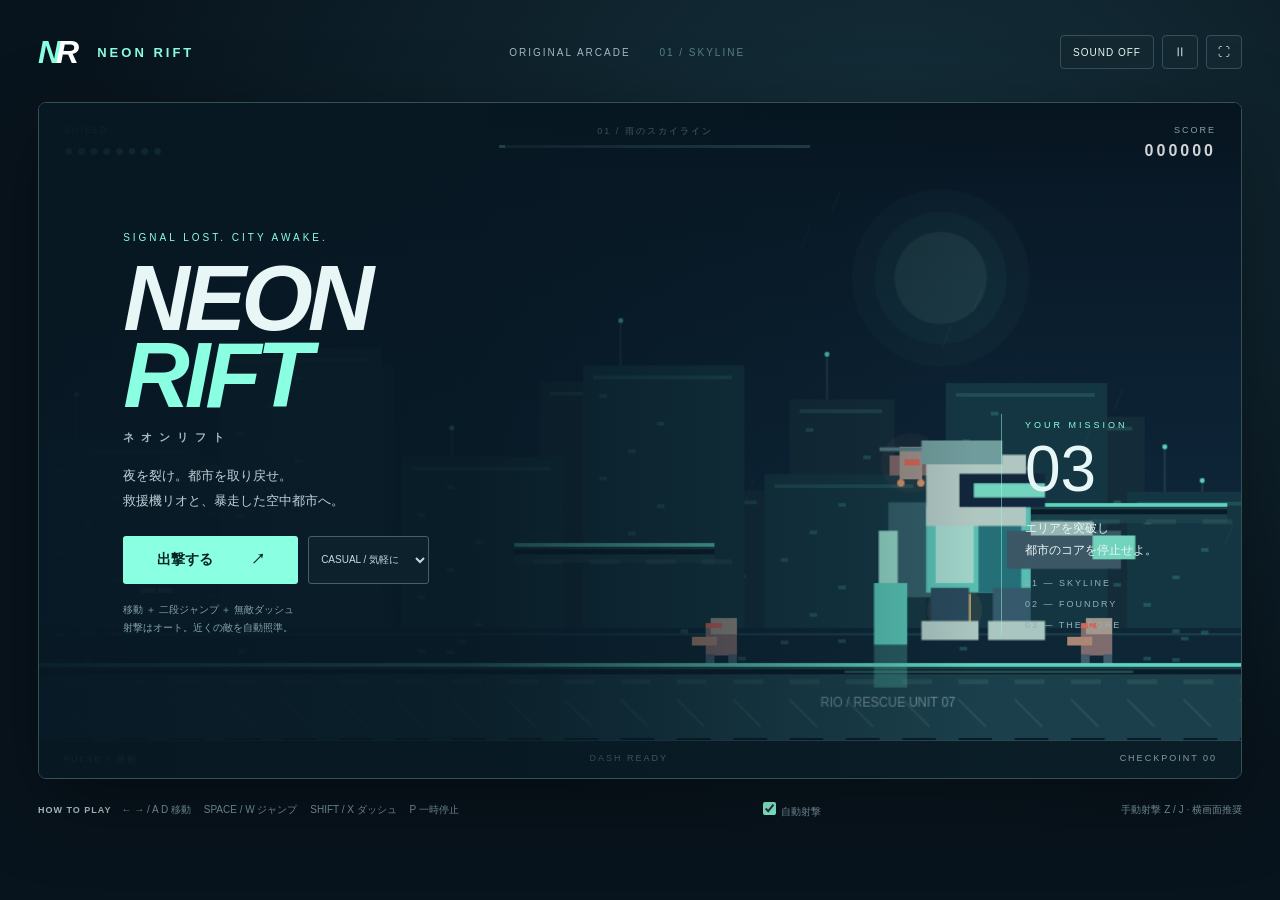
==== index.html @ 96e576d9 "Build NEON RIFT original mobile-ready three-area action game" ====
<!doctype html>
<html lang="ja"><head><meta charset="utf-8"><meta name="viewport" content="width=device-width,initial-scale=1,viewport-fit=cover"><meta name="theme-color" content="#08141d"><meta name="description" content="NEON RIFT — 浮遊都市を駆け抜けるオリジナル2Dアクション。PC・スマホ対応。"><title>NEON RIFT | ネオンリフト</title><link rel="stylesheet" href="style.css"></head>
<body><main id="app"><header><a class="brand" href="./">N<span>R</span><i>NEON RIFT</i></a><div class="edition">ORIGINAL ARCADE <span>01 / SKYLINE</span></div><nav><button id="sound" aria-label="効果音を切り替え">SOUND OFF</button><button id="pause" aria-label="一時停止">Ⅱ</button><button id="fullscreen" aria-label="全画面">⛶</button></nav></header>
<section id="cabinet"><div class="hud"><div><small>SHIELD</small><strong id="health">● ● ● ● ●</strong></div><div class="hud-center"><small id="stage">01 / 雨のスカイライン</small><div class="progress"><i id="progress"></i></div></div><div class="score"><small>SCORE</small><strong id="score">000000</strong></div></div><canvas id="game" width="960" height="540" aria-label="横スクロールアクションゲームの画面"></canvas><div id="toast" aria-live="polite"></div><div id="bossbar" hidden><span id="bossname">WARDEN</span><div><i id="bosshealth"></i></div></div>
<div id="overlay"><div class="intro"><div class="eyebrow">SIGNAL LOST. CITY AWAKE.</div><h1>NEON<br><em>RIFT</em><span>ネオンリフト</span></h1><p id="description">夜を裂け。都市を取り戻せ。<br>救援機リオと、暴走した空中都市へ。</p><div class="start-row"><button id="start" class="primary">出撃する <span>↗</span></button><select id="difficulty" aria-label="難易度"><option value="casual">CASUAL / 気軽に</option><option value="standard">STANDARD / 挑戦</option></select></div><p class="hint">移動 ＋ 二段ジャンプ ＋ 無敵ダッシュ<br>射撃はオート。近くの敵を自動照準。</p><div id="result"></div></div><div class="mission"><span>YOUR MISSION</span><b>03</b><p>エリアを突破し<br>都市のコアを停止せよ。</p><div>01 — SKYLINE<br>02 — FOUNDRY<br>03 — THE CORE</div></div></div>
<div id="touch"><div class="move"><button data-hold="left" aria-label="左へ移動">◀</button><button data-hold="right" aria-label="右へ移動">▶</button></div><div class="actions"><button id="dash" aria-label="ダッシュ">DASH<span>無敵回避</span></button><button id="jump" aria-label="ジャンプ">JUMP<span>2段ジャンプ</span></button></div></div><div class="bottom-hud"><span id="weapon">PULSE / 連射</span><span id="dashstate">DASH READY</span><span id="checkpoint">CHECKPOINT 00</span></div></section>
<footer><span><b>HOW TO PLAY</b>　← → / A D 移動　 SPACE / W ジャンプ　 SHIFT / X ダッシュ　 P 一時停止</span><label><input type="checkbox" id="auto" checked> 自動射撃</label><span class="footnote">手動射撃 Z / J · 横画面推奨</span></footer></main><script src="game.js"></script></body></html>
---- style.css ----
:root{color-scheme:dark;--cyan:#8bffe1;--muted:#89a6b2;--bg:#08141d}*{box-sizing:border-box}body{margin:0;background:radial-gradient(ellipse at 70% 20%,#15303b,var(--bg) 65%);color:#e8f7f6;font-family:Arial,'Noto Sans',sans-serif;min-height:100svh}button,select{font:inherit}button{cursor:pointer;color:inherit;background:#142832;border:1px solid #36505a;touch-action:none}button:hover{border-color:var(--cyan)}button:focus-visible,select:focus-visible{outline:2px solid #fff;outline-offset:4px}#app{max-width:1450px;margin:auto;padding:26px 38px}header{display:flex;align-items:center;justify-content:space-between;height:52px;margin-bottom:24px}.brand{display:flex;align-items:center;font-weight:900;font-style:italic;font-size:32px;letter-spacing:-5px;color:var(--cyan);text-decoration:none}.brand span{color:#fff}.brand i{font-style:normal;font-size:13px;letter-spacing:3px;margin-left:23px}.edition{font-size:10px;letter-spacing:2px;color:#a6bac0}.edition span{margin-left:24px;color:#5b7e8a}nav{display:flex;gap:8px}nav button{height:34px;min-width:36px;font-size:12px;border-radius:4px}#sound{padding:0 12px;font-size:10px;letter-spacing:1px}#cabinet{position:relative;border:1px solid #36505a;overflow:hidden;border-radius:8px;background:#0a1824;box-shadow:0 24px 80px #0006;aspect-ratio:16/9}canvas{display:block;width:100%;height:100%;object-fit:fill}.hud{position:absolute;z-index:2;top:0;left:0;right:0;display:flex;justify-content:space-between;padding:22px 25px;background:linear-gradient(#06151fe6,transparent);pointer-events:none}.hud small{display:block;font-size:9px;letter-spacing:2px;color:#a2bec7;margin-bottom:7px}.hud strong{font-size:16px;letter-spacing:3px;color:var(--cyan)}.hud-center{text-align:center;width:27%}.progress{background:#32505d;height:3px}.progress i{display:block;height:100%;background:var(--cyan);width:0}.score{text-align:right}.score strong{color:white;font-variant-numeric:tabular-nums}#overlay{position:absolute;inset:0;z-index:5;background:linear-gradient(90deg,#071823f5 0%,#071823db 36%,#07182330 78%);display:flex;align-items:center;justify-content:space-between;padding:5% 7%}.intro{max-width:65%}.eyebrow{color:var(--cyan);font-size:10px;letter-spacing:3px;margin-bottom:18px}h1{font-size:clamp(45px,7.2vw,106px);letter-spacing:-5px;line-height:.83;margin:0;font-weight:900;font-style:italic}h1 em{color:var(--cyan);font-style:inherit}h1 span{display:block;font-size:11px;font-style:normal;letter-spacing:7px;margin-top:19px;color:#a2bbc6}#description{font-size:13px;line-height:1.9;margin:22px 0;color:#bcd1d8}.start-row{display:flex;gap:10px;align-items:stretch}.primary{background:var(--cyan);color:#062322;border:0;padding:15px 23px;min-width:175px;font-weight:bold;font-size:14px;border-radius:3px}.primary span{margin-left:34px}select{background:#0c212c;color:#c5dadf;border:1px solid #44616a;padding:8px;max-width:180px;font-size:10px;border-radius:3px}.hint{font-size:10px;color:#83a3b0;line-height:1.8;margin-top:17px}.mission{align-self:flex-end;margin-bottom:8%;border-left:1px solid #8bffe180;padding-left:23px}.mission>span{font-size:9px;letter-spacing:3px;color:var(--cyan)}.mission b{display:block;font-size:64px;font-weight:300}.mission p{font-size:12px;line-height:1.8}.mission div{font-size:9px;line-height:2.3;color:#90b0ba;letter-spacing:2px}.bottom-hud{position:absolute;bottom:0;left:0;right:0;display:flex;justify-content:space-between;padding:12px 24px;background:#07151dcc;border-top:1px solid #35515c;font-size:9px;letter-spacing:2px;color:#9db9c5;pointer-events:none}#weapon{color:var(--cyan)}footer{display:flex;align-items:center;justify-content:space-between;gap:14px;font-size:10px;color:#7f9ba7;padding-top:20px;line-height:1.8}footer b{color:#b5cbd3;font-size:9px;letter-spacing:1px}footer label{white-space:nowrap}input{accent-color:var(--cyan)}#touch{display:none;position:absolute;bottom:42px;left:16px;right:16px;z-index:3;justify-content:space-between;pointer-events:none}#touch button{pointer-events:auto;border:1px solid #9ed9da70;background:#1034429c;backdrop-filter:blur(5px);border-radius:50%;width:66px;height:66px;font-size:20px;user-select:none;-webkit-user-select:none}#touch button:active,#touch button.pressed{background:#8bffe160;border-color:#fff}.move,.actions{display:flex;gap:12px;align-items:flex-end}.actions button{font-size:12px!important;font-weight:bold}.actions span{display:block;font-size:8px;margin-top:4px;font-weight:normal}#touch #jump{width:78px;height:78px;background:#8bffe135}#toast{position:absolute;top:23%;left:0;right:0;z-index:3;text-align:center;color:#a8ffe9;font-size:16px;font-weight:bold;letter-spacing:2px;pointer-events:none;text-shadow:0 2px 8px #000}#bossbar{position:absolute;z-index:2;top:75px;left:30%;right:30%;text-align:center;font-size:9px;letter-spacing:3px;color:#ff9e82}#bossbar>div{height:5px;background:#49252d;margin-top:8px}#bosshealth{display:block;background:#ff987e;height:100%;width:100%}#result{color:var(--cyan);font-size:12px;margin-top:12px}[hidden]{display:none!important}body.playing #overlay{display:none}body.playing{overscroll-behavior:none}#cabinet{touch-action:none;-webkit-user-select:none;user-select:none}#app:fullscreen{max-width:none;width:100%;height:100%;padding:0;background:#07131c;display:flex;align-items:center;justify-content:center}#app:fullscreen header,#app:fullscreen footer{display:none}#app:fullscreen #cabinet{width:min(100vw,177.778vh);height:min(100vh,56.25vw)}
@media(pointer:coarse),(max-width:900px){#touch{display:flex}#app{padding:12px}header{margin-bottom:12px;height:36px}.edition{display:none}footer>span:first-child{display:none}footer{justify-content:center}.hud{padding:13px 16px}.hud small{font-size:8px}.hud strong{font-size:12px}.brand i{font-size:10px}.mission{display:none}.intro{max-width:100%}.eyebrow{margin-bottom:12px}h1{font-size:65px}.hint{margin-bottom:0}#overlay{padding:4% 6%}#description{margin:13px 0;font-size:12px}#touch{bottom:36px}.bottom-hud{padding:10px 14px}#bossbar{top:55px}}
@media(max-width:600px) and (orientation:portrait){#app{padding:10px 8px}#cabinet{aspect-ratio:3/4}h1{font-size:76px}.hud-center{width:35%}.hud small{letter-spacing:1px}#overlay{align-items:center;padding:28px}#touch{bottom:43px;left:12px;right:12px}#touch button{width:58px;height:58px}.move,.actions{gap:8px}#touch #jump{width:70px;height:70px}.start-row{flex-wrap:wrap}.mission{display:none}.eyebrow{font-size:8px}#checkpoint{display:none}footer{font-size:9px}.footnote{font-size:9px}#description{font-size:13px;margin:22px 0}.hint{margin-top:15px}.hud strong{font-size:11px;letter-spacing:1px}}
@media(max-height:500px) and (orientation:landscape){#app{padding:0}header,footer{display:none}#cabinet{height:100svh;width:100%;aspect-ratio:auto;border:0;border-radius:0}h1{font-size:59px}.eyebrow{font-size:8px;margin-bottom:8px}h1 span{margin-top:12px}#description{margin:12px 0;font-size:10px}.hint{font-size:9px;margin-top:9px}.primary{padding:12px 20px}#overlay{padding:3% 7%}}
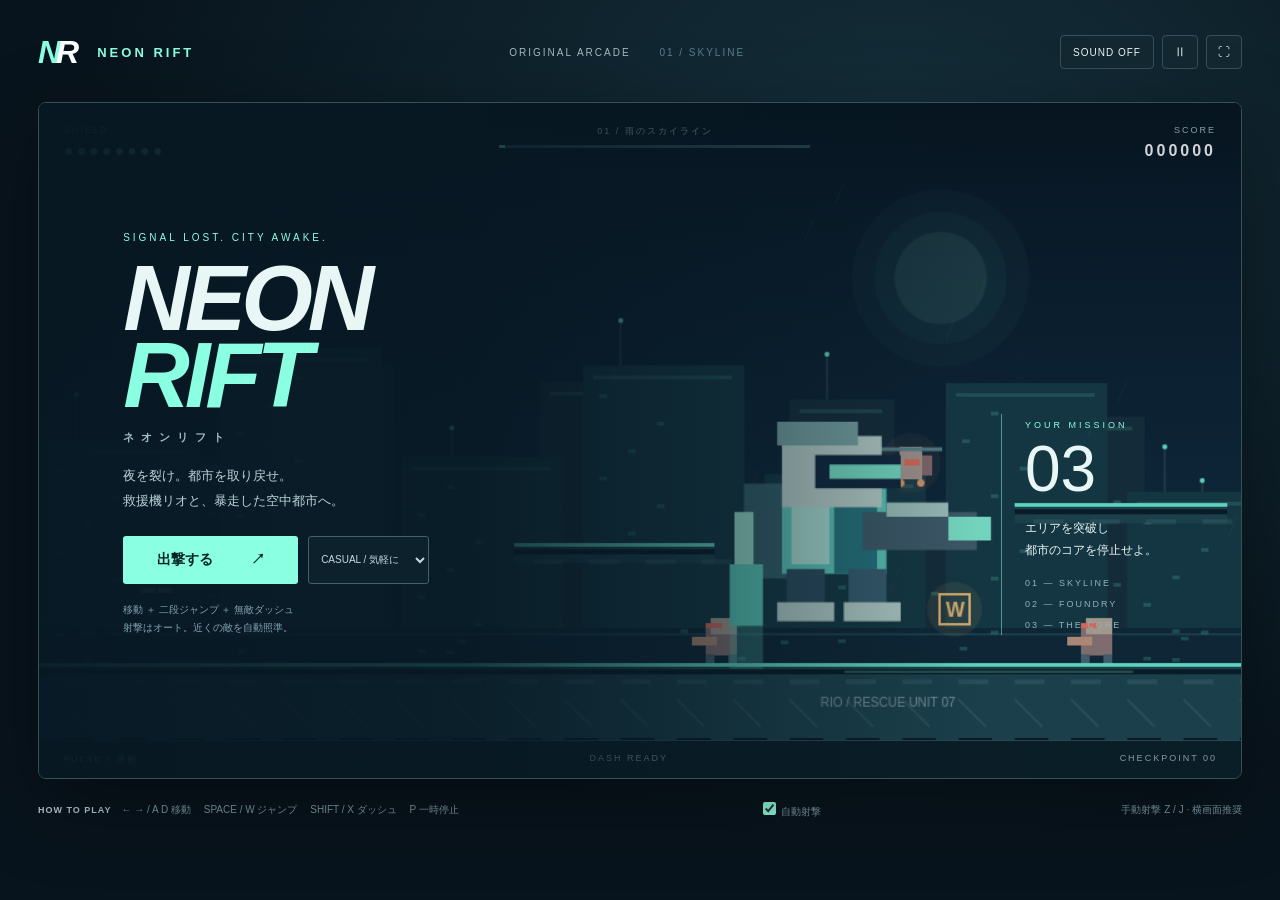
==== commit 9348e2ce: "Polish title composition, version assets and document gameplay verification" ====
--- a/index.html
+++ b/index.html
@@ -1,7 +1,7 @@
 <!doctype html>
-<html lang="ja"><head><meta charset="utf-8"><meta name="viewport" content="width=device-width,initial-scale=1,viewport-fit=cover"><meta name="theme-color" content="#08141d"><meta name="description" content="NEON RIFT — 浮遊都市を駆け抜けるオリジナル2Dアクション。PC・スマホ対応。"><title>NEON RIFT | ネオンリフト</title><link rel="stylesheet" href="style.css"></head>
+<html lang="ja"><head><meta charset="utf-8"><meta name="viewport" content="width=device-width,initial-scale=1,viewport-fit=cover"><meta name="theme-color" content="#08141d"><meta name="description" content="NEON RIFT — 浮遊都市を駆け抜けるオリジナル2Dアクション。PC・スマホ対応。"><title>NEON RIFT | ネオンリフト</title><link rel="stylesheet" href="style.css?v=2"></head>
 <body><main id="app"><header><a class="brand" href="./">N<span>R</span><i>NEON RIFT</i></a><div class="edition">ORIGINAL ARCADE <span>01 / SKYLINE</span></div><nav><button id="sound" aria-label="効果音を切り替え">SOUND OFF</button><button id="pause" aria-label="一時停止">Ⅱ</button><button id="fullscreen" aria-label="全画面">⛶</button></nav></header>
 <section id="cabinet"><div class="hud"><div><small>SHIELD</small><strong id="health">● ● ● ● ●</strong></div><div class="hud-center"><small id="stage">01 / 雨のスカイライン</small><div class="progress"><i id="progress"></i></div></div><div class="score"><small>SCORE</small><strong id="score">000000</strong></div></div><canvas id="game" width="960" height="540" aria-label="横スクロールアクションゲームの画面"></canvas><div id="toast" aria-live="polite"></div><div id="bossbar" hidden><span id="bossname">WARDEN</span><div><i id="bosshealth"></i></div></div>
 <div id="overlay"><div class="intro"><div class="eyebrow">SIGNAL LOST. CITY AWAKE.</div><h1>NEON<br><em>RIFT</em><span>ネオンリフト</span></h1><p id="description">夜を裂け。都市を取り戻せ。<br>救援機リオと、暴走した空中都市へ。</p><div class="start-row"><button id="start" class="primary">出撃する <span>↗</span></button><select id="difficulty" aria-label="難易度"><option value="casual">CASUAL / 気軽に</option><option value="standard">STANDARD / 挑戦</option></select></div><p class="hint">移動 ＋ 二段ジャンプ ＋ 無敵ダッシュ<br>射撃はオート。近くの敵を自動照準。</p><div id="result"></div></div><div class="mission"><span>YOUR MISSION</span><b>03</b><p>エリアを突破し<br>都市のコアを停止せよ。</p><div>01 — SKYLINE<br>02 — FOUNDRY<br>03 — THE CORE</div></div></div>
 <div id="touch"><div class="move"><button data-hold="left" aria-label="左へ移動">◀</button><button data-hold="right" aria-label="右へ移動">▶</button></div><div class="actions"><button id="dash" aria-label="ダッシュ">DASH<span>無敵回避</span></button><button id="jump" aria-label="ジャンプ">JUMP<span>2段ジャンプ</span></button></div></div><div class="bottom-hud"><span id="weapon">PULSE / 連射</span><span id="dashstate">DASH READY</span><span id="checkpoint">CHECKPOINT 00</span></div></section>
-<footer><span><b>HOW TO PLAY</b>　← → / A D 移動　 SPACE / W ジャンプ　 SHIFT / X ダッシュ　 P 一時停止</span><label><input type="checkbox" id="auto" checked> 自動射撃</label><span class="footnote">手動射撃 Z / J · 横画面推奨</span></footer></main><script src="game.js"></script></body></html>
+<footer><span><b>HOW TO PLAY</b>　← → / A D 移動　 SPACE / W ジャンプ　 SHIFT / X ダッシュ　 P 一時停止</span><label><input type="checkbox" id="auto" checked> 自動射撃</label><span class="footnote">手動射撃 Z / J · 横画面推奨</span></footer></main><script src="game.js?v=2"></script></body></html>
--- a/style.css
+++ b/style.css
@@ -2,3 +2,9 @@
 @media(pointer:coarse),(max-width:900px){#touch{display:flex}#app{padding:12px}header{margin-bottom:12px;height:36px}.edition{display:none}footer>span:first-child{display:none}footer{justify-content:center}.hud{padding:13px 16px}.hud small{font-size:8px}.hud strong{font-size:12px}.brand i{font-size:10px}.mission{display:none}.intro{max-width:100%}.eyebrow{margin-bottom:12px}h1{font-size:65px}.hint{margin-bottom:0}#overlay{padding:4% 6%}#description{margin:13px 0;font-size:12px}#touch{bottom:36px}.bottom-hud{padding:10px 14px}#bossbar{top:55px}}
 @media(max-width:600px) and (orientation:portrait){#app{padding:10px 8px}#cabinet{aspect-ratio:3/4}h1{font-size:76px}.hud-center{width:35%}.hud small{letter-spacing:1px}#overlay{align-items:center;padding:28px}#touch{bottom:43px;left:12px;right:12px}#touch button{width:58px;height:58px}.move,.actions{gap:8px}#touch #jump{width:70px;height:70px}.start-row{flex-wrap:wrap}.mission{display:none}.eyebrow{font-size:8px}#checkpoint{display:none}footer{font-size:9px}.footnote{font-size:9px}#description{font-size:13px;margin:22px 0}.hint{margin-top:15px}.hud strong{font-size:11px;letter-spacing:1px}}
 @media(max-height:500px) and (orientation:landscape){#app{padding:0}header,footer{display:none}#cabinet{height:100svh;width:100%;aspect-ratio:auto;border:0;border-radius:0}h1{font-size:59px}.eyebrow{font-size:8px;margin-bottom:8px}h1 span{margin-top:12px}#description{margin:12px 0;font-size:10px}.hint{font-size:9px;margin-top:9px}.primary{padding:12px 20px}#overlay{padding:3% 7%}}
+/* Keep controls clear of notches and home indicators. */
+#touch{left:max(16px,env(safe-area-inset-left));right:max(16px,env(safe-area-inset-right));bottom:max(42px,calc(env(safe-area-inset-bottom) + 28px))}
+#app:fullscreen header{display:flex;position:absolute;top:8px;right:max(12px,env(safe-area-inset-right));height:34px;z-index:8}#app:fullscreen header .brand,#app:fullscreen header .edition{display:none}
+@media(max-height:500px) and (orientation:landscape){header{display:flex;position:absolute;top:8px;right:max(12px,env(safe-area-inset-right));height:34px;z-index:8}header .brand,header .edition{display:none}.hud .score{margin-right:165px}}
+#app:fullscreen .hud .score{margin-right:165px}
+body:not(.playing) #touch{display:none}
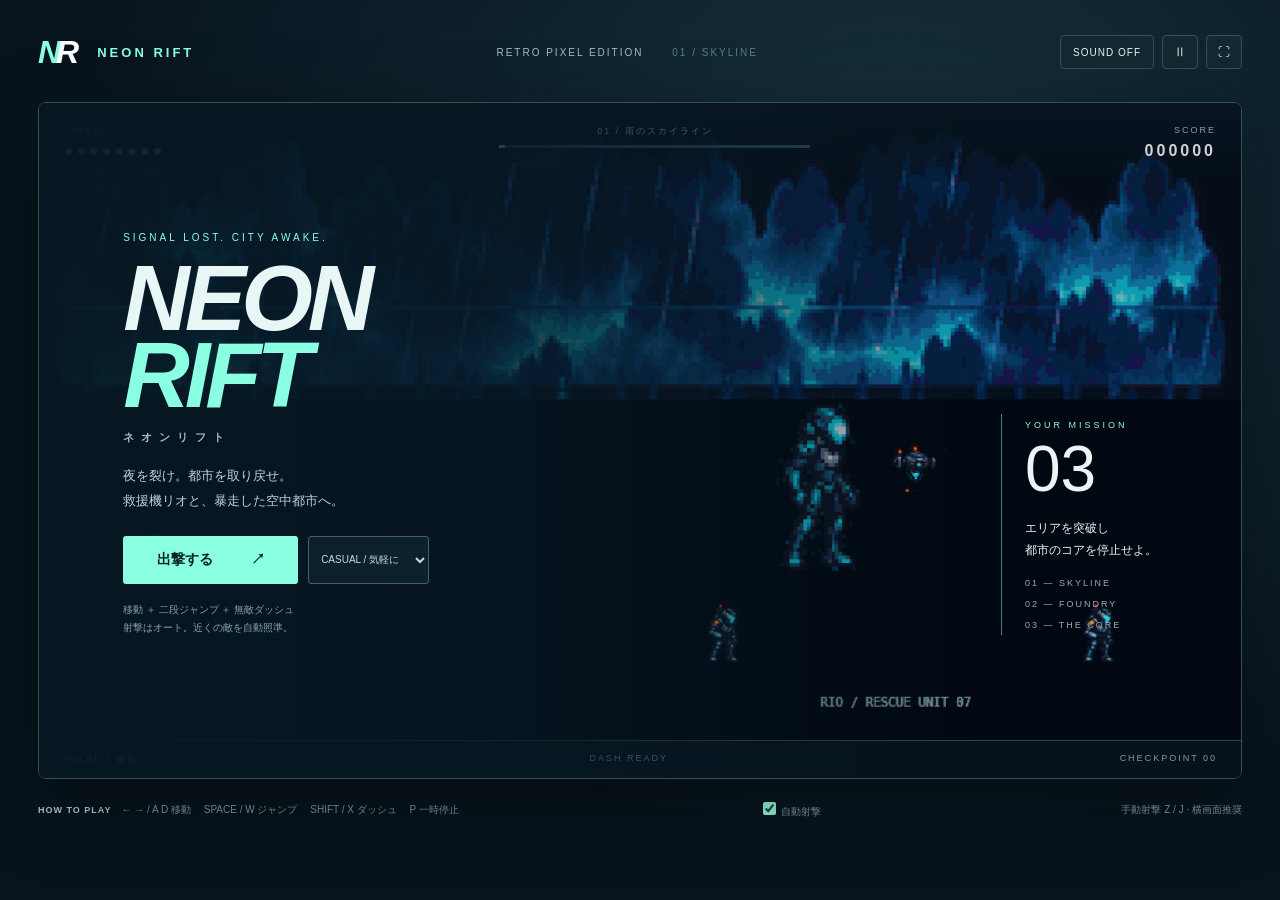
==== commit 557ac14a: "Version retro pixel-art assets for GitHub Pages" ====
--- a/index.html
+++ b/index.html
@@ -1,7 +1,7 @@
 <!doctype html>
-<html lang="ja"><head><meta charset="utf-8"><meta name="viewport" content="width=device-width,initial-scale=1,viewport-fit=cover"><meta name="theme-color" content="#08141d"><meta name="description" content="NEON RIFT — 浮遊都市を駆け抜けるオリジナル2Dアクション。PC・スマホ対応。"><title>NEON RIFT | ネオンリフト</title><link rel="stylesheet" href="style.css?v=2"></head>
-<body><main id="app"><header><a class="brand" href="./">N<span>R</span><i>NEON RIFT</i></a><div class="edition">ORIGINAL ARCADE <span>01 / SKYLINE</span></div><nav><button id="sound" aria-label="効果音を切り替え">SOUND OFF</button><button id="pause" aria-label="一時停止">Ⅱ</button><button id="fullscreen" aria-label="全画面">⛶</button></nav></header>
+<html lang="ja"><head><meta charset="utf-8"><meta name="viewport" content="width=device-width,initial-scale=1,viewport-fit=cover"><meta name="theme-color" content="#08141d"><meta name="description" content="NEON RIFT — 浮遊都市を駆け抜けるオリジナル2Dアクション。レトロ16bit風ピクセルアート。PC・スマホ対応。"><title>NEON RIFT | ネオンリフト</title><link rel="stylesheet" href="style.css?v=3"></head>
+<body><main id="app"><header><a class="brand" href="./">N<span>R</span><i>NEON RIFT</i></a><div class="edition">RETRO PIXEL EDITION <span>01 / SKYLINE</span></div><nav><button id="sound" aria-label="効果音を切り替え">SOUND OFF</button><button id="pause" aria-label="一時停止">Ⅱ</button><button id="fullscreen" aria-label="全画面">⛶</button></nav></header>
 <section id="cabinet"><div class="hud"><div><small>SHIELD</small><strong id="health">● ● ● ● ●</strong></div><div class="hud-center"><small id="stage">01 / 雨のスカイライン</small><div class="progress"><i id="progress"></i></div></div><div class="score"><small>SCORE</small><strong id="score">000000</strong></div></div><canvas id="game" width="960" height="540" aria-label="横スクロールアクションゲームの画面"></canvas><div id="toast" aria-live="polite"></div><div id="bossbar" hidden><span id="bossname">WARDEN</span><div><i id="bosshealth"></i></div></div>
 <div id="overlay"><div class="intro"><div class="eyebrow">SIGNAL LOST. CITY AWAKE.</div><h1>NEON<br><em>RIFT</em><span>ネオンリフト</span></h1><p id="description">夜を裂け。都市を取り戻せ。<br>救援機リオと、暴走した空中都市へ。</p><div class="start-row"><button id="start" class="primary">出撃する <span>↗</span></button><select id="difficulty" aria-label="難易度"><option value="casual">CASUAL / 気軽に</option><option value="standard">STANDARD / 挑戦</option></select></div><p class="hint">移動 ＋ 二段ジャンプ ＋ 無敵ダッシュ<br>射撃はオート。近くの敵を自動照準。</p><div id="result"></div></div><div class="mission"><span>YOUR MISSION</span><b>03</b><p>エリアを突破し<br>都市のコアを停止せよ。</p><div>01 — SKYLINE<br>02 — FOUNDRY<br>03 — THE CORE</div></div></div>
 <div id="touch"><div class="move"><button data-hold="left" aria-label="左へ移動">◀</button><button data-hold="right" aria-label="右へ移動">▶</button></div><div class="actions"><button id="dash" aria-label="ダッシュ">DASH<span>無敵回避</span></button><button id="jump" aria-label="ジャンプ">JUMP<span>2段ジャンプ</span></button></div></div><div class="bottom-hud"><span id="weapon">PULSE / 連射</span><span id="dashstate">DASH READY</span><span id="checkpoint">CHECKPOINT 00</span></div></section>
-<footer><span><b>HOW TO PLAY</b>　← → / A D 移動　 SPACE / W ジャンプ　 SHIFT / X ダッシュ　 P 一時停止</span><label><input type="checkbox" id="auto" checked> 自動射撃</label><span class="footnote">手動射撃 Z / J · 横画面推奨</span></footer></main><script src="game.js?v=2"></script></body></html>
+<footer><span><b>HOW TO PLAY</b>　← → / A D 移動　 SPACE / W ジャンプ　 SHIFT / X ダッシュ　 P 一時停止</span><label><input type="checkbox" id="auto" checked> 自動射撃</label><span class="footnote">手動射撃 Z / J · 横画面推奨</span></footer></main><script src="game.js?v=3"></script></body></html>
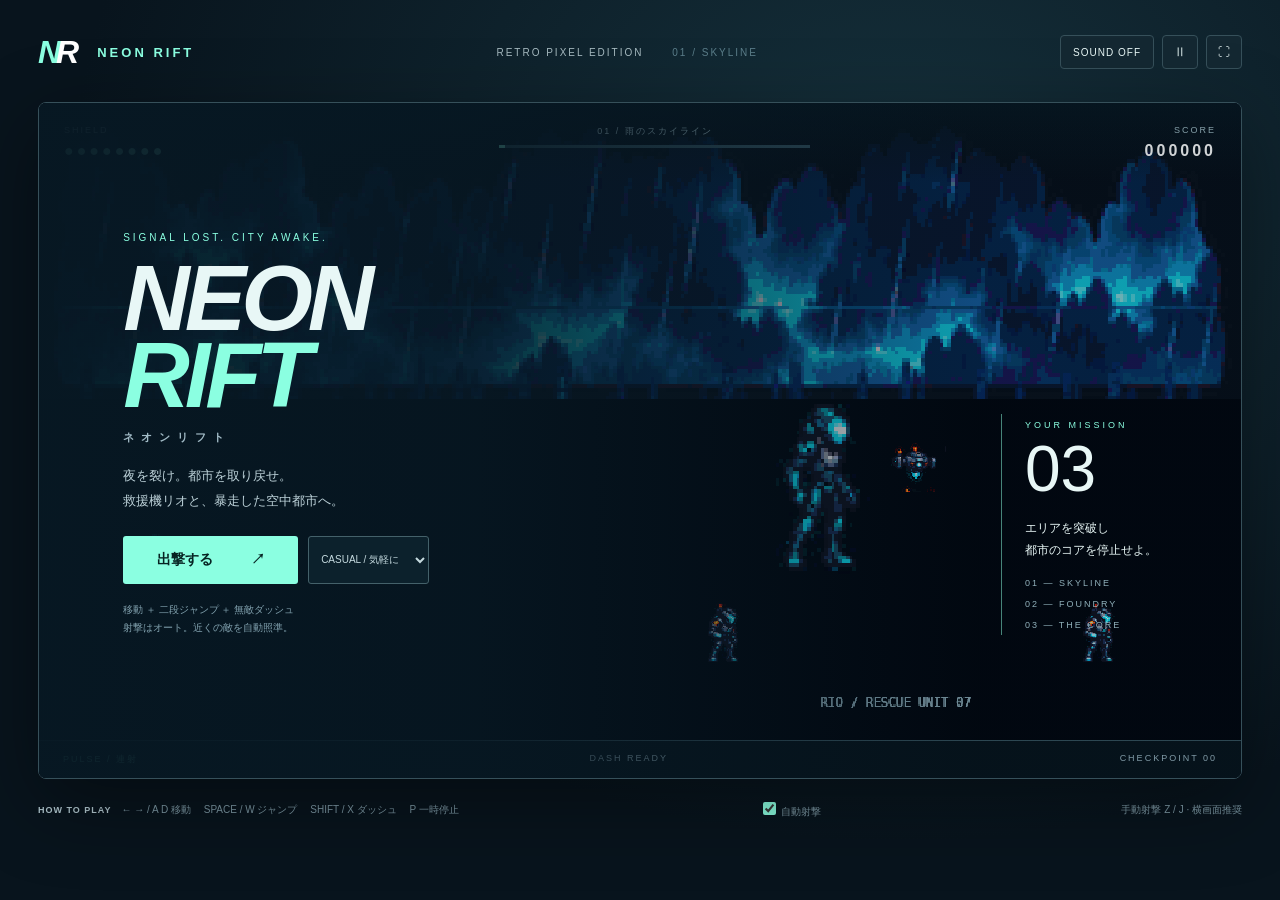
==== commit cecb5389: "Keep pixel art crisp when canvas scales" ====
--- a/index.html
+++ b/index.html
@@ -1,5 +1,5 @@
 <!doctype html>
-<html lang="ja"><head><meta charset="utf-8"><meta name="viewport" content="width=device-width,initial-scale=1,viewport-fit=cover"><meta name="theme-color" content="#08141d"><meta name="description" content="NEON RIFT — 浮遊都市を駆け抜けるオリジナル2Dアクション。レトロ16bit風ピクセルアート。PC・スマホ対応。"><title>NEON RIFT | ネオンリフト</title><link rel="stylesheet" href="style.css?v=3"></head>
+<html lang="ja"><head><meta charset="utf-8"><meta name="viewport" content="width=device-width,initial-scale=1,viewport-fit=cover"><meta name="theme-color" content="#08141d"><meta name="description" content="NEON RIFT — 浮遊都市を駆け抜けるオリジナル2Dアクション。レトロ16bit風ピクセルアート。PC・スマホ対応。"><title>NEON RIFT | ネオンリフト</title><link rel="stylesheet" href="style.css?v=3"><style>canvas{image-rendering:pixelated;image-rendering:crisp-edges}</style></head>
 <body><main id="app"><header><a class="brand" href="./">N<span>R</span><i>NEON RIFT</i></a><div class="edition">RETRO PIXEL EDITION <span>01 / SKYLINE</span></div><nav><button id="sound" aria-label="効果音を切り替え">SOUND OFF</button><button id="pause" aria-label="一時停止">Ⅱ</button><button id="fullscreen" aria-label="全画面">⛶</button></nav></header>
 <section id="cabinet"><div class="hud"><div><small>SHIELD</small><strong id="health">● ● ● ● ●</strong></div><div class="hud-center"><small id="stage">01 / 雨のスカイライン</small><div class="progress"><i id="progress"></i></div></div><div class="score"><small>SCORE</small><strong id="score">000000</strong></div></div><canvas id="game" width="960" height="540" aria-label="横スクロールアクションゲームの画面"></canvas><div id="toast" aria-live="polite"></div><div id="bossbar" hidden><span id="bossname">WARDEN</span><div><i id="bosshealth"></i></div></div>
 <div id="overlay"><div class="intro"><div class="eyebrow">SIGNAL LOST. CITY AWAKE.</div><h1>NEON<br><em>RIFT</em><span>ネオンリフト</span></h1><p id="description">夜を裂け。都市を取り戻せ。<br>救援機リオと、暴走した空中都市へ。</p><div class="start-row"><button id="start" class="primary">出撃する <span>↗</span></button><select id="difficulty" aria-label="難易度"><option value="casual">CASUAL / 気軽に</option><option value="standard">STANDARD / 挑戦</option></select></div><p class="hint">移動 ＋ 二段ジャンプ ＋ 無敵ダッシュ<br>射撃はオート。近くの敵を自動照準。</p><div id="result"></div></div><div class="mission"><span>YOUR MISSION</span><b>03</b><p>エリアを突破し<br>都市のコアを停止せよ。</p><div>01 — SKYLINE<br>02 — FOUNDRY<br>03 — THE CORE</div></div></div>
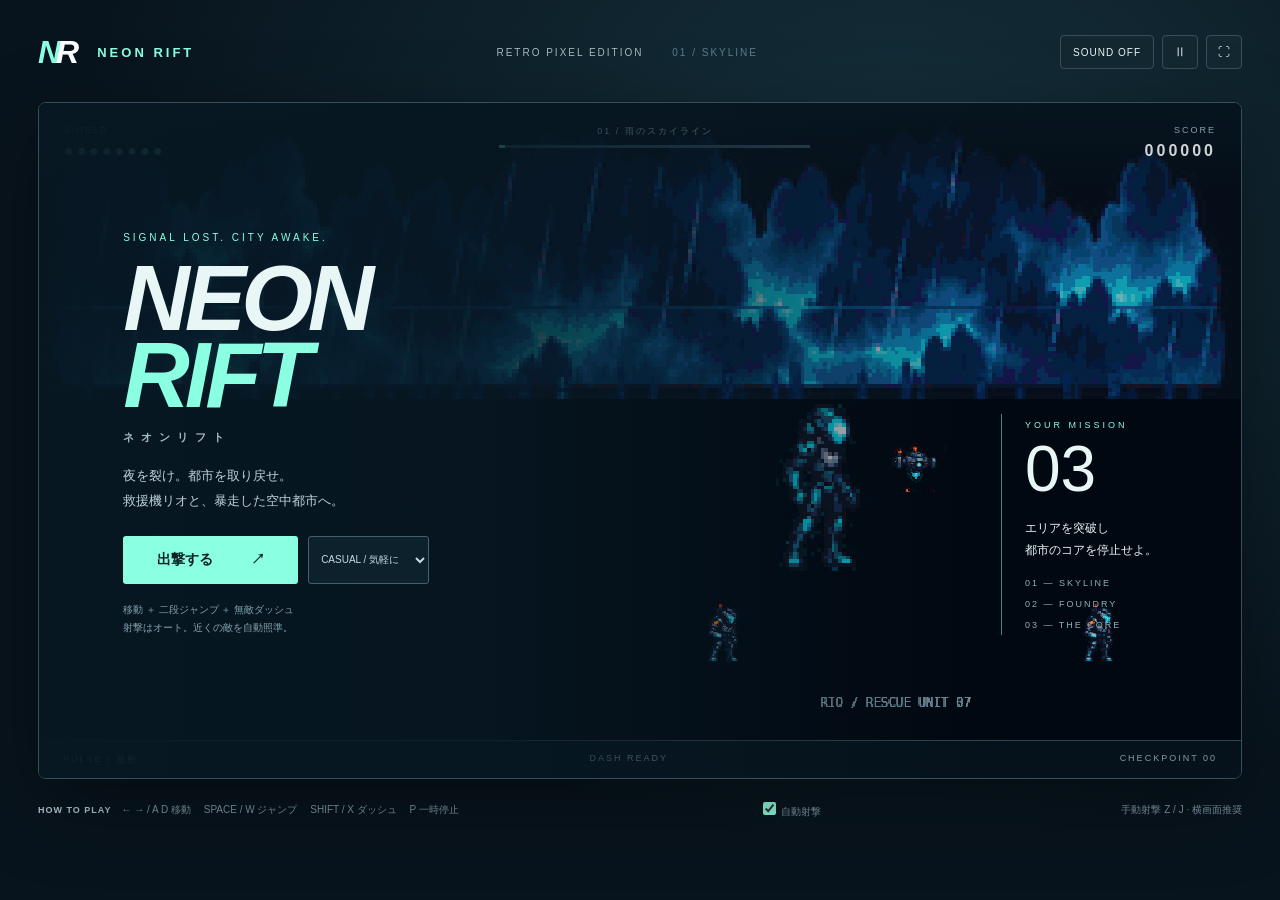
==== commit 2524f814: "Bust cache after retro asset fix" ====
--- a/index.html
+++ b/index.html
@@ -4,4 +4,4 @@
 <section id="cabinet"><div class="hud"><div><small>SHIELD</small><strong id="health">● ● ● ● ●</strong></div><div class="hud-center"><small id="stage">01 / 雨のスカイライン</small><div class="progress"><i id="progress"></i></div></div><div class="score"><small>SCORE</small><strong id="score">000000</strong></div></div><canvas id="game" width="960" height="540" aria-label="横スクロールアクションゲームの画面"></canvas><div id="toast" aria-live="polite"></div><div id="bossbar" hidden><span id="bossname">WARDEN</span><div><i id="bosshealth"></i></div></div>
 <div id="overlay"><div class="intro"><div class="eyebrow">SIGNAL LOST. CITY AWAKE.</div><h1>NEON<br><em>RIFT</em><span>ネオンリフト</span></h1><p id="description">夜を裂け。都市を取り戻せ。<br>救援機リオと、暴走した空中都市へ。</p><div class="start-row"><button id="start" class="primary">出撃する <span>↗</span></button><select id="difficulty" aria-label="難易度"><option value="casual">CASUAL / 気軽に</option><option value="standard">STANDARD / 挑戦</option></select></div><p class="hint">移動 ＋ 二段ジャンプ ＋ 無敵ダッシュ<br>射撃はオート。近くの敵を自動照準。</p><div id="result"></div></div><div class="mission"><span>YOUR MISSION</span><b>03</b><p>エリアを突破し<br>都市のコアを停止せよ。</p><div>01 — SKYLINE<br>02 — FOUNDRY<br>03 — THE CORE</div></div></div>
 <div id="touch"><div class="move"><button data-hold="left" aria-label="左へ移動">◀</button><button data-hold="right" aria-label="右へ移動">▶</button></div><div class="actions"><button id="dash" aria-label="ダッシュ">DASH<span>無敵回避</span></button><button id="jump" aria-label="ジャンプ">JUMP<span>2段ジャンプ</span></button></div></div><div class="bottom-hud"><span id="weapon">PULSE / 連射</span><span id="dashstate">DASH READY</span><span id="checkpoint">CHECKPOINT 00</span></div></section>
-<footer><span><b>HOW TO PLAY</b>　← → / A D 移動　 SPACE / W ジャンプ　 SHIFT / X ダッシュ　 P 一時停止</span><label><input type="checkbox" id="auto" checked> 自動射撃</label><span class="footnote">手動射撃 Z / J · 横画面推奨</span></footer></main><script src="game.js?v=3"></script></body></html>
+<footer><span><b>HOW TO PLAY</b>　← → / A D 移動　 SPACE / W ジャンプ　 SHIFT / X ダッシュ　 P 一時停止</span><label><input type="checkbox" id="auto" checked> 自動射撃</label><span class="footnote">手動射撃 Z / J · 横画面推奨</span></footer></main><script src="game.js?v=4"></script></body></html>
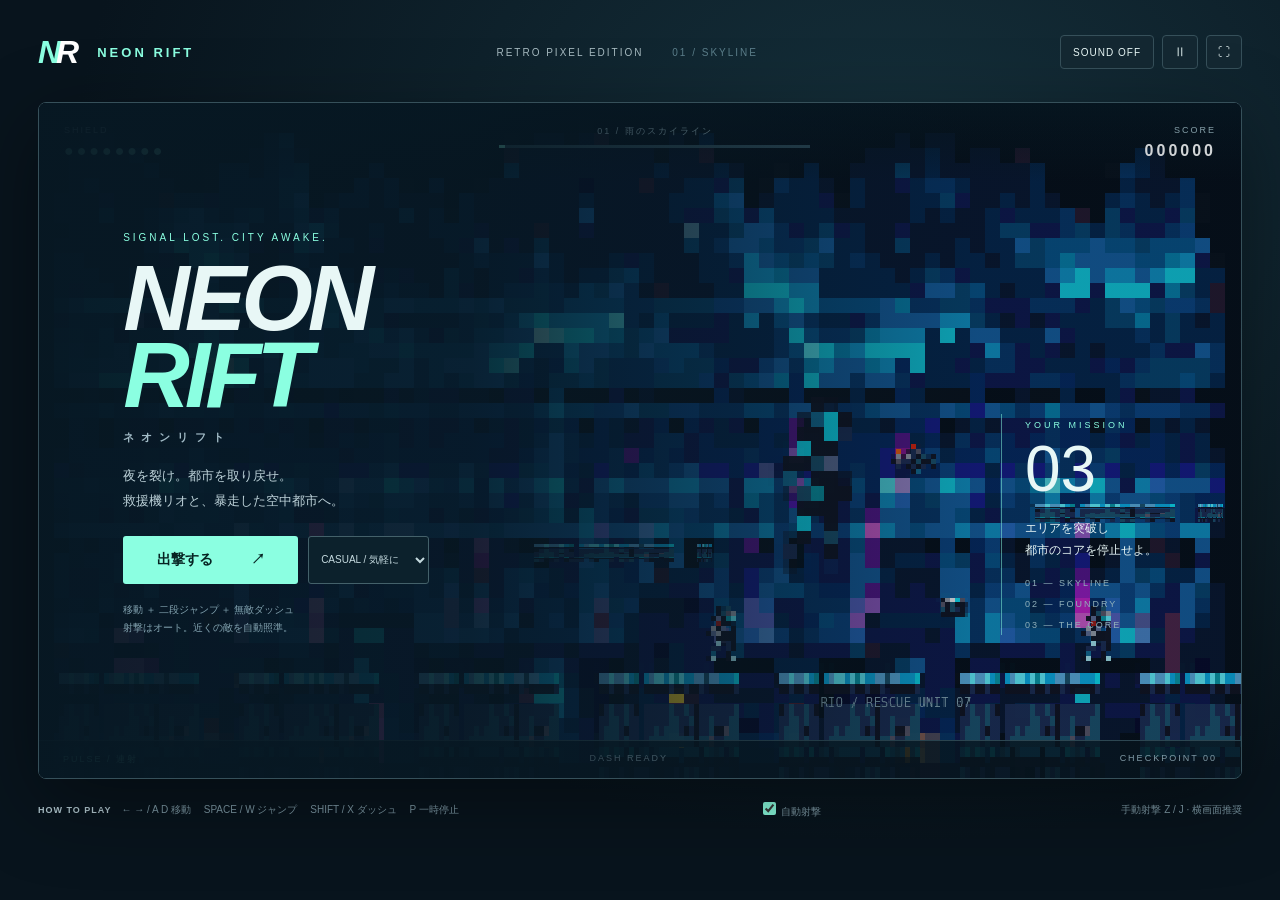
==== commit 2bfddf96: "Force fresh retro assets on Safari" ====
--- a/index.html
+++ b/index.html
@@ -4,4 +4,4 @@
 <section id="cabinet"><div class="hud"><div><small>SHIELD</small><strong id="health">● ● ● ● ●</strong></div><div class="hud-center"><small id="stage">01 / 雨のスカイライン</small><div class="progress"><i id="progress"></i></div></div><div class="score"><small>SCORE</small><strong id="score">000000</strong></div></div><canvas id="game" width="960" height="540" aria-label="横スクロールアクションゲームの画面"></canvas><div id="toast" aria-live="polite"></div><div id="bossbar" hidden><span id="bossname">WARDEN</span><div><i id="bosshealth"></i></div></div>
 <div id="overlay"><div class="intro"><div class="eyebrow">SIGNAL LOST. CITY AWAKE.</div><h1>NEON<br><em>RIFT</em><span>ネオンリフト</span></h1><p id="description">夜を裂け。都市を取り戻せ。<br>救援機リオと、暴走した空中都市へ。</p><div class="start-row"><button id="start" class="primary">出撃する <span>↗</span></button><select id="difficulty" aria-label="難易度"><option value="casual">CASUAL / 気軽に</option><option value="standard">STANDARD / 挑戦</option></select></div><p class="hint">移動 ＋ 二段ジャンプ ＋ 無敵ダッシュ<br>射撃はオート。近くの敵を自動照準。</p><div id="result"></div></div><div class="mission"><span>YOUR MISSION</span><b>03</b><p>エリアを突破し<br>都市のコアを停止せよ。</p><div>01 — SKYLINE<br>02 — FOUNDRY<br>03 — THE CORE</div></div></div>
 <div id="touch"><div class="move"><button data-hold="left" aria-label="左へ移動">◀</button><button data-hold="right" aria-label="右へ移動">▶</button></div><div class="actions"><button id="dash" aria-label="ダッシュ">DASH<span>無敵回避</span></button><button id="jump" aria-label="ジャンプ">JUMP<span>2段ジャンプ</span></button></div></div><div class="bottom-hud"><span id="weapon">PULSE / 連射</span><span id="dashstate">DASH READY</span><span id="checkpoint">CHECKPOINT 00</span></div></section>
-<footer><span><b>HOW TO PLAY</b>　← → / A D 移動　 SPACE / W ジャンプ　 SHIFT / X ダッシュ　 P 一時停止</span><label><input type="checkbox" id="auto" checked> 自動射撃</label><span class="footnote">手動射撃 Z / J · 横画面推奨</span></footer></main><script src="game.js?v=4"></script></body></html>+<footer><span><b>HOW TO PLAY</b>　← → / A D 移動　 SPACE / W ジャンプ　 SHIFT / X ダッシュ　 P 一時停止</span><label><input type="checkbox" id="auto" checked> 自動射撃</label><span class="footnote">手動射撃 Z / J · 横画面推奨</span></footer></main><script>(()=>{const NativeImage=window.Image,desc=Object.getOwnPropertyDescriptor(HTMLImageElement.prototype,'src');function FreshImage(w,h){const img=new NativeImage(w,h);if(desc&&desc.get&&desc.set){Object.defineProperty(img,'src',{configurable:true,get(){return desc.get.call(img)},set(v){desc.set.call(img,String(v).replace('?v=3','?v=5'))}})}return img}FreshImage.prototype=NativeImage.prototype;window.Image=FreshImage})();</script><script src="game.js?v=5"></script></body></html>
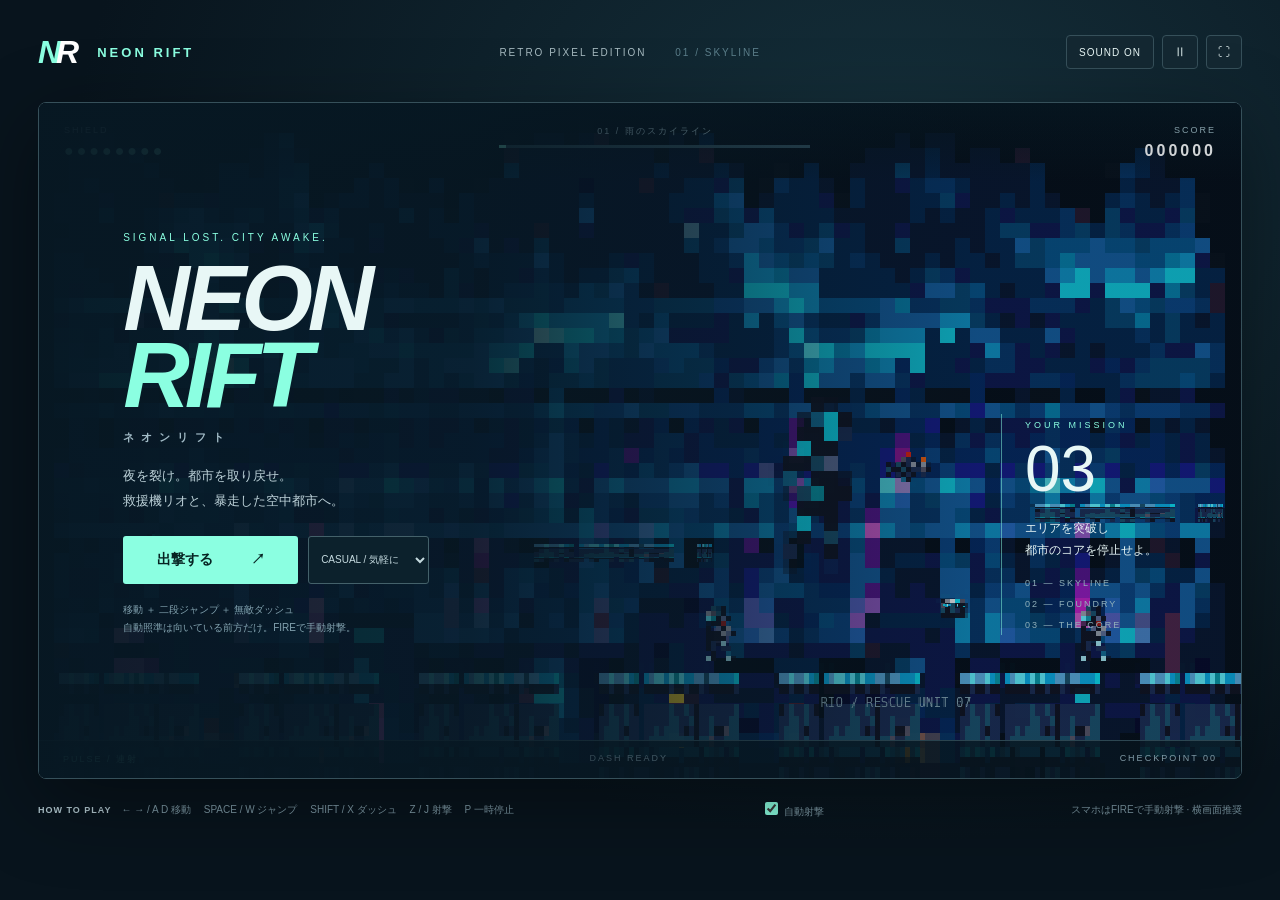
==== commit 321a1cd1: "Gameplay QA: add mobile FIRE and dynamic HUD labels" ====
--- a/index.html
+++ b/index.html
@@ -1,7 +1,7 @@
 <!doctype html>
-<html lang="ja"><head><meta charset="utf-8"><meta name="viewport" content="width=device-width,initial-scale=1,viewport-fit=cover"><meta name="theme-color" content="#08141d"><meta name="description" content="NEON RIFT — 浮遊都市を駆け抜けるオリジナル2Dアクション。レトロ16bit風ピクセルアート。PC・スマホ対応。"><title>NEON RIFT | ネオンリフト</title><link rel="stylesheet" href="style.css?v=3"><style>canvas{image-rendering:pixelated;image-rendering:crisp-edges}</style></head>
-<body><main id="app"><header><a class="brand" href="./">N<span>R</span><i>NEON RIFT</i></a><div class="edition">RETRO PIXEL EDITION <span>01 / SKYLINE</span></div><nav><button id="sound" aria-label="効果音を切り替え">SOUND OFF</button><button id="pause" aria-label="一時停止">Ⅱ</button><button id="fullscreen" aria-label="全画面">⛶</button></nav></header>
+<html lang="ja"><head><meta charset="utf-8"><meta name="viewport" content="width=device-width,initial-scale=1,viewport-fit=cover"><meta name="theme-color" content="#08141d"><meta name="description" content="NEON RIFT — 浮遊都市を駆け抜けるオリジナル2Dアクション。レトロ16bit風ピクセルアート。PC・スマホ対応。"><title>NEON RIFT | ネオンリフト</title><link rel="stylesheet" href="style.css?v=7"><style>canvas{image-rendering:pixelated;image-rendering:crisp-edges}</style></head>
+<body><main id="app"><header><a class="brand" href="./">N<span>R</span><i>NEON RIFT</i></a><div class="edition">RETRO PIXEL EDITION <span id="edition-zone">01 / SKYLINE</span></div><nav><button id="sound" aria-label="効果音を切り替え">SOUND ON</button><button id="pause" aria-label="一時停止">Ⅱ</button><button id="fullscreen" aria-label="全画面">⛶</button></nav></header>
 <section id="cabinet"><div class="hud"><div><small>SHIELD</small><strong id="health">● ● ● ● ●</strong></div><div class="hud-center"><small id="stage">01 / 雨のスカイライン</small><div class="progress"><i id="progress"></i></div></div><div class="score"><small>SCORE</small><strong id="score">000000</strong></div></div><canvas id="game" width="960" height="540" aria-label="横スクロールアクションゲームの画面"></canvas><div id="toast" aria-live="polite"></div><div id="bossbar" hidden><span id="bossname">WARDEN</span><div><i id="bosshealth"></i></div></div>
-<div id="overlay"><div class="intro"><div class="eyebrow">SIGNAL LOST. CITY AWAKE.</div><h1>NEON<br><em>RIFT</em><span>ネオンリフト</span></h1><p id="description">夜を裂け。都市を取り戻せ。<br>救援機リオと、暴走した空中都市へ。</p><div class="start-row"><button id="start" class="primary">出撃する <span>↗</span></button><select id="difficulty" aria-label="難易度"><option value="casual">CASUAL / 気軽に</option><option value="standard">STANDARD / 挑戦</option></select></div><p class="hint">移動 ＋ 二段ジャンプ ＋ 無敵ダッシュ<br>射撃はオート。近くの敵を自動照準。</p><div id="result"></div></div><div class="mission"><span>YOUR MISSION</span><b>03</b><p>エリアを突破し<br>都市のコアを停止せよ。</p><div>01 — SKYLINE<br>02 — FOUNDRY<br>03 — THE CORE</div></div></div>
-<div id="touch"><div class="move"><button data-hold="left" aria-label="左へ移動">◀</button><button data-hold="right" aria-label="右へ移動">▶</button></div><div class="actions"><button id="dash" aria-label="ダッシュ">DASH<span>無敵回避</span></button><button id="jump" aria-label="ジャンプ">JUMP<span>2段ジャンプ</span></button></div></div><div class="bottom-hud"><span id="weapon">PULSE / 連射</span><span id="dashstate">DASH READY</span><span id="checkpoint">CHECKPOINT 00</span></div></section>
-<footer><span><b>HOW TO PLAY</b>　← → / A D 移動　 SPACE / W ジャンプ　 SHIFT / X ダッシュ　 P 一時停止</span><label><input type="checkbox" id="auto" checked> 自動射撃</label><span class="footnote">手動射撃 Z / J · 横画面推奨</span></footer></main><script>(()=>{const NativeImage=window.Image,desc=Object.getOwnPropertyDescriptor(HTMLImageElement.prototype,'src');function FreshImage(w,h){const img=new NativeImage(w,h);if(desc&&desc.get&&desc.set){Object.defineProperty(img,'src',{configurable:true,get(){return desc.get.call(img)},set(v){desc.set.call(img,String(v).replace('?v=3','?v=5'))}})}return img}FreshImage.prototype=NativeImage.prototype;window.Image=FreshImage})();</script><script src="game.js?v=5"></script></body></html>+<div id="overlay"><div class="intro"><div class="eyebrow">SIGNAL LOST. CITY AWAKE.</div><h1>NEON<br><em>RIFT</em><span>ネオンリフト</span></h1><p id="description">夜を裂け。都市を取り戻せ。<br>救援機リオと、暴走した空中都市へ。</p><div class="start-row"><button id="start" class="primary">出撃する <span>↗</span></button><select id="difficulty" aria-label="難易度"><option value="casual">CASUAL / 気軽に</option><option value="standard">STANDARD / 挑戦</option></select></div><p class="hint">移動 ＋ 二段ジャンプ ＋ 無敵ダッシュ<br>自動照準は向いている前方だけ。FIREで手動射撃。</p><div id="result"></div></div><div class="mission"><span>YOUR MISSION</span><b>03</b><p>エリアを突破し<br>都市のコアを停止せよ。</p><div>01 — SKYLINE<br>02 — FOUNDRY<br>03 — THE CORE</div></div></div>
+<div id="touch"><div class="move"><button data-hold="left" aria-label="左へ移動">◀</button><button data-hold="right" aria-label="右へ移動">▶</button></div><div class="actions"><button id="fire" data-hold="fire" aria-label="射撃">FIRE<span>手動射撃</span></button><button id="dash" aria-label="ダッシュ">DASH<span>無敵回避</span></button><button id="jump" aria-label="ジャンプ">JUMP<span>2段ジャンプ</span></button></div></div><div class="bottom-hud"><span id="weapon">PULSE / 連射</span><span id="dashstate">DASH READY</span><span id="checkpoint">CHECKPOINT 00</span></div></section>
+<footer><span><b>HOW TO PLAY</b>　← → / A D 移動　 SPACE / W ジャンプ　 SHIFT / X ダッシュ　 Z / J 射撃　 P 一時停止</span><label><input type="checkbox" id="auto" checked> 自動射撃</label><span class="footnote">スマホはFIREで手動射撃 · 横画面推奨</span></footer></main><script src="game.js?v=7"></script></body></html>
